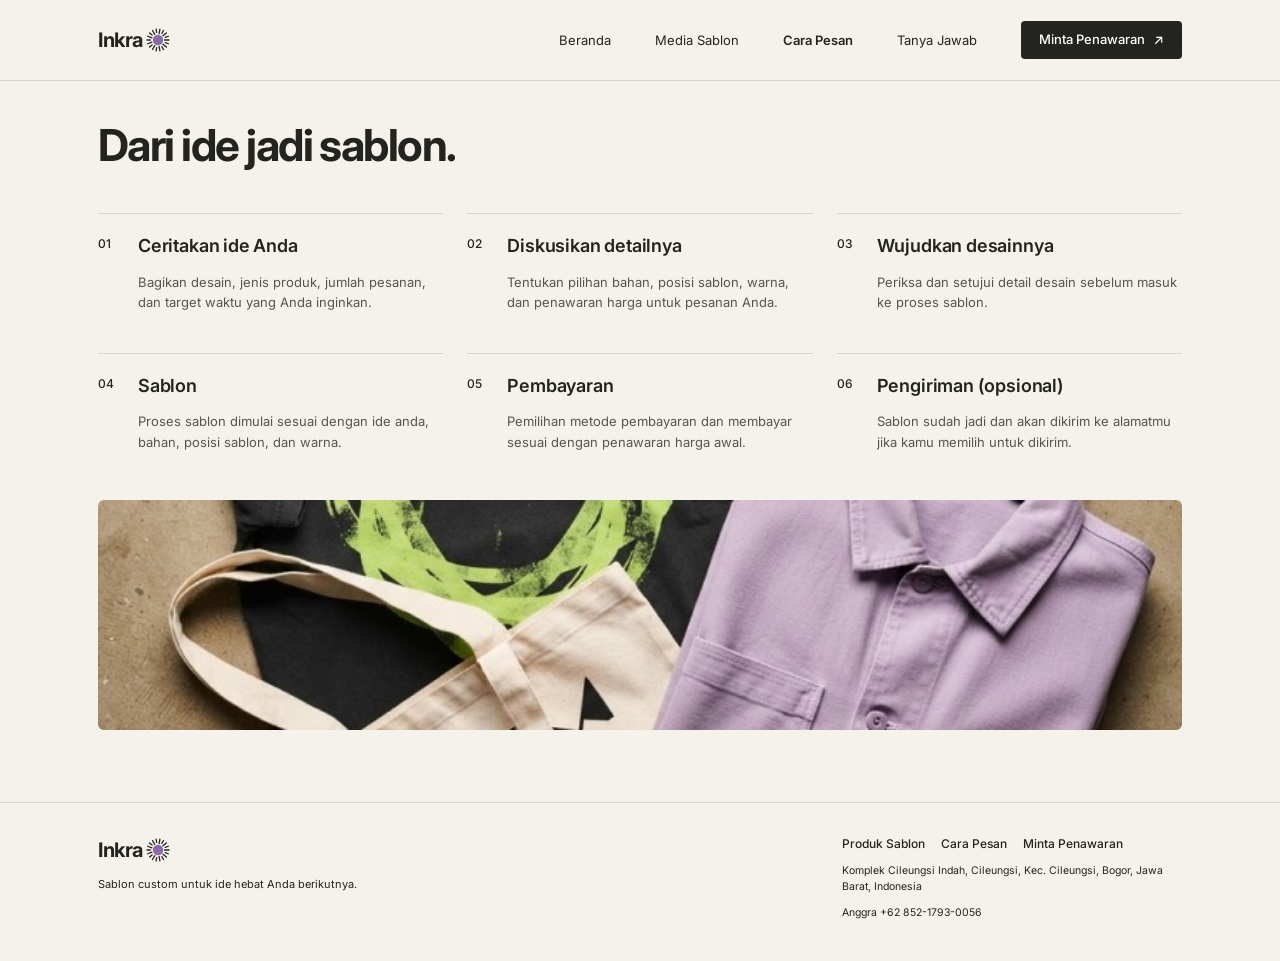
==== statis/cara-pesan.html @ 68dd6d03 "Commit tugas UI/UX" ====
<!DOCTYPE html>
<html lang="id">
<head>
    <meta charset="utf-8">
    <meta name="viewport" content="width=device-width, initial-scale=1">
    <title>Cara Pesan — Inkra</title>
    <meta name="description" content="Sablon custom untuk kaos, jaket, totebag, dan lainnya. Ceritakan ide Anda, kami wujudkan jadi produk siap pakai.">
    <link rel="preconnect" href="https://fonts.googleapis.com">
    <link rel="preconnect" href="https://fonts.gstatic.com" crossorigin>
    <link href="https://fonts.googleapis.com/css2?family=Inter:wght@400;500;600;700&display=swap" rel="stylesheet">
    <link rel="stylesheet" href="assets/css/style.css">
</head>
<body>
<header class="site-header">
    <div class="wrap bar">
        <a class="logo" href="index.html" aria-label="Inkra, ke beranda">Inkra<svg class="logo-ikon" viewBox="0 0 24 24" width="24" height="24" aria-hidden="true"><circle cx="12" cy="12" r="5.2" fill="#8a6aa8"/><g stroke="#232420" stroke-width="1.3" stroke-linecap="round"><line x1="18.50" y1="12.00" x2="23.00" y2="12.00"/><line x1="19.24" y1="14.63" x2="22.34" y2="15.76"/><line x1="16.98" y1="16.18" x2="20.43" y2="19.07"/><line x1="15.85" y1="18.67" x2="17.50" y2="21.53"/><line x1="13.13" y1="18.40" x2="13.91" y2="22.83"/><line x1="10.66" y1="19.58" x2="10.09" y2="22.83"/><line x1="8.75" y1="17.63" x2="6.50" y2="21.53"/><line x1="6.10" y1="16.95" x2="3.57" y2="19.07"/><line x1="5.89" y1="14.22" x2="1.66" y2="15.76"/><line x1="4.30" y1="12.00" x2="1.00" y2="12.00"/><line x1="5.89" y1="9.78" x2="1.66" y2="8.24"/><line x1="6.10" y1="7.05" x2="3.57" y2="4.93"/><line x1="8.75" y1="6.37" x2="6.50" y2="2.47"/><line x1="10.66" y1="4.42" x2="10.09" y2="1.17"/><line x1="13.13" y1="5.60" x2="13.91" y2="1.17"/><line x1="15.85" y1="5.33" x2="17.50" y2="2.47"/><line x1="16.98" y1="7.82" x2="20.43" y2="4.93"/><line x1="19.24" y1="9.37" x2="22.34" y2="8.24"/></g></svg></a>
        <button class="nav-toggle" type="button" aria-expanded="false" aria-controls="menu">Menu</button>
        <nav class="menu" id="menu" aria-label="Navigasi utama">
                <a href="index.html">Beranda</a>
                <a href="media-sablon.html">Media Sablon</a>
                <a href="cara-pesan.html" aria-current="page">Cara Pesan</a>
                <a href="tanya-jawab.html">Tanya Jawab</a>
            <a class="btn btn-gelap" href="minta-penawaran.html">Minta Penawaran <svg class="ikon" viewBox="0 0 12 12" width="11" height="11" aria-hidden="true"><path d="M2.5 9.5l7-7M3.5 2.5h6v6" fill="none" stroke="currentColor" stroke-width="1.3"/></svg></a>
        </nav>
    </div>
</header>
<main>
<section class="section" id="cara-pesan">
    <div class="wrap">
        <h1 class="judul">Dari ide jadi sablon.</h1>
        <ol class="langkah">
            <li class="langkah-item">
                <span class="langkah-no">01</span>
                <div>
                    <h3>Ceritakan ide Anda</h3>
                    <p>Bagikan desain, jenis produk, jumlah pesanan, dan target waktu yang Anda inginkan.</p>
                </div>
            </li>
            <li class="langkah-item">
                <span class="langkah-no">02</span>
                <div>
                    <h3>Diskusikan detailnya</h3>
                    <p>Tentukan pilihan bahan, posisi sablon, warna, dan penawaran harga untuk pesanan Anda.</p>
                </div>
            </li>
            <li class="langkah-item">
                <span class="langkah-no">03</span>
                <div>
                    <h3>Wujudkan desainnya</h3>
                    <p>Periksa dan setujui detail desain sebelum masuk ke proses sablon.</p>
                </div>
            </li>
            <li class="langkah-item">
                <span class="langkah-no">04</span>
                <div>
                    <h3>Sablon</h3>
                    <p>Proses sablon dimulai sesuai dengan ide anda, bahan, posisi sablon, dan warna.</p>
                </div>
            </li>
            <li class="langkah-item">
                <span class="langkah-no">05</span>
                <div>
                    <h3>Pembayaran</h3>
                    <p>Pemilihan metode pembayaran dan membayar sesuai dengan penawaran harga awal.</p>
                </div>
            </li>
            <li class="langkah-item">
                <span class="langkah-no">06</span>
                <div>
                    <h3>Pengiriman (opsional)</h3>
                    <p>Sablon sudah jadi dan akan dikirim ke alamatmu jika kamu memilih untuk dikirim.</p>
                </div>
            </li>
        </ol>
        <img class="banner-foto" src="assets/img/banner.jpg" width="801" height="161" alt="Totebag, jaket, dan kaos hasil sablon" loading="lazy">
    </div>
</section>
</main>
<footer class="site-footer">
    <div class="wrap footer-grid">
        <div>
            <a class="logo" href="index.html" aria-label="Inkra, ke beranda">Inkra<svg class="logo-ikon" viewBox="0 0 24 24" width="24" height="24" aria-hidden="true"><circle cx="12" cy="12" r="5.2" fill="#8a6aa8"/><g stroke="#232420" stroke-width="1.3" stroke-linecap="round"><line x1="18.50" y1="12.00" x2="23.00" y2="12.00"/><line x1="19.24" y1="14.63" x2="22.34" y2="15.76"/><line x1="16.98" y1="16.18" x2="20.43" y2="19.07"/><line x1="15.85" y1="18.67" x2="17.50" y2="21.53"/><line x1="13.13" y1="18.40" x2="13.91" y2="22.83"/><line x1="10.66" y1="19.58" x2="10.09" y2="22.83"/><line x1="8.75" y1="17.63" x2="6.50" y2="21.53"/><line x1="6.10" y1="16.95" x2="3.57" y2="19.07"/><line x1="5.89" y1="14.22" x2="1.66" y2="15.76"/><line x1="4.30" y1="12.00" x2="1.00" y2="12.00"/><line x1="5.89" y1="9.78" x2="1.66" y2="8.24"/><line x1="6.10" y1="7.05" x2="3.57" y2="4.93"/><line x1="8.75" y1="6.37" x2="6.50" y2="2.47"/><line x1="10.66" y1="4.42" x2="10.09" y2="1.17"/><line x1="13.13" y1="5.60" x2="13.91" y2="1.17"/><line x1="15.85" y1="5.33" x2="17.50" y2="2.47"/><line x1="16.98" y1="7.82" x2="20.43" y2="4.93"/><line x1="19.24" y1="9.37" x2="22.34" y2="8.24"/></g></svg></a>
            <p class="footer-tagline">Sablon custom untuk ide hebat Anda berikutnya.</p>
        </div>
        <div class="footer-info">
            <nav class="footer-links" aria-label="Tautan footer">
                <a href="media-sablon.html">Produk Sablon</a>
                <a href="cara-pesan.html">Cara Pesan</a>
                <a href="minta-penawaran.html">Minta Penawaran</a>
            </nav>
            <p class="footer-alamat">Komplek Cileungsi Indah, Cileungsi, Kec. Cileungsi, Bogor, Jawa Barat, Indonesia</p>
            <p class="footer-alamat">Anggra +62 852-1793-0056</p>
        </div>
    </div>
</footer>

<script src="assets/js/main.js"></script>
</body>
</html>
---- statis/assets/css/style.css ----
:root {
    --krem: #f5f2eb;
    --tinta: #232420;
    --lime: #dbf25f;
    --abu: #55564f;
    --garis: #d8d4c9;
    --field: #34352f;
    --field-garis: #4b4c45;
    --lebar: 1180px;
    --pad: clamp(20px, 4vw, 48px);
}

*, *::before, *::after { box-sizing: border-box; }
html { -webkit-text-size-adjust: 100%; scroll-behavior: smooth; }
body {
    margin: 0;
    background: var(--krem);
    color: var(--tinta);
    font-family: "Inter", system-ui, -apple-system, "Segoe UI", Roboto, sans-serif;
    font-size: 15px;
    line-height: 1.55;
    -webkit-font-smoothing: antialiased;
}
img { display: block; max-width: 100%; height: auto; }
a { color: inherit; text-decoration: none; }
h1, h2, h3, p, ol { margin: 0; }
ol { padding: 0; list-style: none; }
:focus-visible { outline: 2px solid var(--tinta); outline-offset: 3px; }
.panel-gelap :focus-visible, .band-gelap :focus-visible { outline-color: var(--lime); }

.wrap { max-width: var(--lebar); margin: 0 auto; padding: 0 var(--pad); }

/* ---------- Tombol & teks umum ---------- */
.btn {
    display: inline-flex; align-items: center; gap: 8px;
    padding: 11px 18px; border: 0; border-radius: 4px;
    font-weight: 500; font-size: 13px; line-height: 1.2; font-family: inherit; cursor: pointer;
}
.btn-gelap { background: var(--tinta); color: #fff; }
.btn-lime  { background: var(--lime); color: var(--tinta); }
.btn-blok  { width: 100%; justify-content: space-between; padding: 14px 16px; font-weight: 600; }
.btn:hover { filter: brightness(1.12); }
.btn-lime:hover { filter: brightness(.96); }
.ikon { flex: none; }

.eyebrow { font-size: 11px; font-weight: 500; letter-spacing: .03em; text-transform: uppercase; }
.eyebrow-lime { color: var(--lime); }
.judul {
    font-size: clamp(30px, 4vw, 44px); font-weight: 700;
    letter-spacing: -.035em; line-height: 1.1;
}
.judul-besar { font-size: clamp(44px, 6vw, 68px); line-height: 1.08; letter-spacing: -.04em; }
.tautan-garis { font-size: 13px; border-bottom: 1px solid currentColor; padding-bottom: 1px; }

/* ---------- Header ---------- */
.site-header { background: var(--krem); border-bottom: 1px solid var(--garis); position: relative; z-index: 20; }
.bar { display: flex; align-items: center; justify-content: space-between; height: 80px; gap: 24px; }
.logo { display: inline-flex; align-items: center; gap: 3px; font-size: 20px; font-weight: 700; letter-spacing: -.02em; }
.menu { display: flex; align-items: center; gap: 44px; }
.menu > a:not(.btn) { font-size: 13px; }
.menu > a[aria-current="page"] { font-weight: 600; }
.nav-toggle {
    display: none; padding: 8px 14px; border: 1px solid var(--tinta); border-radius: 4px;
    background: transparent; color: inherit; font-weight: 500; font-size: 13px; line-height: 1; font-family: inherit; cursor: pointer;
}

/* ---------- Hero ---------- */
.hero { padding: 56px 0 72px; }
.hero-grid { display: grid; grid-template-columns: 1fr 1.08fr; gap: clamp(32px, 5vw, 72px); align-items: center; }
.hero h1 { margin: 16px 0 20px; font-size: clamp(46px, 6.6vw, 80px); font-weight: 700; letter-spacing: -.045em; line-height: 1; }
.hero-ket { max-width: 460px; font-size: 15px; }
.hero-aksi { display: flex; align-items: center; flex-wrap: wrap; gap: 24px; margin-top: 28px; }
.hero-foto { width: 100%; aspect-ratio: 6 / 5; object-fit: cover; border-radius: 6px; }

/* ---------- Seksi umum ---------- */
.section { padding: 40px 0 72px; }
.section .eyebrow { margin-bottom: 14px; }
.section-head { display: flex; justify-content: space-between; align-items: flex-end; gap: 24px; }
.section-note { max-width: 260px; font-size: 12px; color: var(--abu); text-align: right; }

/* ---------- Kartu media ---------- */
.kartu-grid { display: grid; grid-template-columns: repeat(3, 1fr); gap: 24px; margin-top: 40px; }
.kartu { display: block; }
.kartu img { width: 100%; aspect-ratio: 254 / 207; object-fit: cover; border-radius: 6px; background: #ddd8cc; }
.kartu-judul { display: flex; justify-content: space-between; align-items: center; margin-top: 18px; }
.kartu-nama { font-size: 20px; font-weight: 600; letter-spacing: -.01em; }
.kartu-ket { display: block; margin-top: 8px; font-size: 13px; }
.kartu:hover .ikon { transform: translate(2px, -2px); }
.ikon { transition: transform .15s ease; }

/* ---------- Band lime / gelap ---------- */
.band { background: var(--lime); padding: 40px 0 44px; }
.band-grid { display: grid; grid-template-columns: 1fr 1fr; gap: 32px; align-items: center; }
.band .judul { margin-top: 10px; }
.band-aksi { display: flex; flex-direction: column; align-items: flex-start; gap: 16px; }
.band-aksi p { font-size: 15px; }
.band-gelap { background: var(--tinta); color: var(--krem); }

/* ---------- Cara pesan ---------- */
.langkah { display: grid; grid-template-columns: repeat(3, 1fr); column-gap: 24px; margin-top: 44px; }
.langkah-item { display: grid; grid-template-columns: 36px 1fr; gap: 4px; padding: 18px 0 40px; border-top: 1px solid var(--garis); }
.langkah-no { font-size: 12px; font-weight: 500; padding-top: 3px; }
.langkah h3 { font-size: 18px; font-weight: 600; letter-spacing: -.01em; }
.langkah p { margin-top: 12px; font-size: 13px; color: var(--abu); max-width: 300px; }
.banner-foto { width: 100%; height: clamp(140px, 19vw, 230px); object-fit: cover; border-radius: 6px; margin-top: 8px; }

/* ---------- Tanya jawab ---------- */
.faq-grid { display: grid; grid-template-columns: 1fr 1.35fr; gap: 48px; }
.faq-item { padding: 18px 0 20px; border-top: 1px solid var(--garis); }
.faq-item:last-child { border-bottom: 1px solid var(--garis); }
.faq-item h3 { font-size: 15px; font-weight: 600; letter-spacing: -.005em; }
.faq-item p { margin-top: 6px; font-size: 13.5px; }

/* ---------- Form ---------- */
.panel-gelap { background: var(--tinta); color: var(--krem); padding: 48px 0 64px; }
.form-grid { display: grid; grid-template-columns: 1fr 1.05fr; gap: clamp(32px, 6vw, 88px); }
.form-kiri { display: flex; flex-direction: column; justify-content: space-between; gap: 48px; min-height: 440px; }
.form-kiri .eyebrow { margin-bottom: 20px; }
.form-kiri .form-tag { margin: 0; }
.form-ket { margin-top: 28px; max-width: 360px; font-size: 16px; }

.form { display: grid; gap: 18px; align-content: start; }
.baris { display: grid; grid-template-columns: 1fr 1fr; gap: 16px; }
.field { display: grid; gap: 8px; align-content: start; }
.field label { font-size: 12px; font-weight: 500; }
.field input, .field textarea {
    width: 100%; padding: 12px 14px;
    background: var(--field); border: 1px solid var(--field-garis); border-radius: 4px;
    color: var(--krem); font-weight: 400; font-size: 13px; line-height: 1.4; font-family: inherit;
}
.field textarea { resize: vertical; min-height: 92px; }
.field input::placeholder, .field textarea::placeholder { color: #a3a39a; }
.field input:focus, .field textarea:focus { outline: 2px solid var(--lime); outline-offset: 0; border-color: var(--lime); }
.field [aria-invalid="true"] { border-color: #ff8a7a; }
.galat { font-size: 12px; color: #ffa99c; }
.galat-umum { padding: 10px 12px; border: 1px solid #ff8a7a; border-radius: 4px; }
.form-catatan { font-size: 11px; color: #b9b9b0; }
.jebakan { position: absolute; left: -9999px; width: 1px; height: 1px; overflow: hidden; }

/* ---------- Footer ---------- */
.site-footer { background: var(--krem); border-top: 1px solid var(--garis); }
.footer-grid { display: flex; justify-content: space-between; gap: 32px; padding-top: 32px; padding-bottom: 40px; }
.footer-tagline { margin-top: 10px; font-size: 11px; }
.footer-info { max-width: 340px; }
.footer-links { display: flex; flex-wrap: wrap; gap: 8px 16px; font-size: 12px; font-weight: 500; }
.footer-alamat { margin-top: 10px; font-size: 10.5px; line-height: 1.5; }

/* ---------- Modal sukses ---------- */
.modal {
    position: fixed; inset: 0; z-index: 100; display: grid; place-items: center; padding: 20px;
    background: rgba(35, 36, 32, .55); -webkit-backdrop-filter: blur(10px); backdrop-filter: blur(10px);
}
.modal[hidden] { display: none; }
.modal-kotak { width: min(360px, 100%); padding: 40px 28px 32px; background: var(--lime); text-align: center; }
.modal-kotak h2 { font-size: 26px; font-weight: 700; letter-spacing: -.03em; }
.modal-kotak p { margin: 16px auto 28px; font-size: 13px; max-width: 280px; }
@media (prefers-reduced-motion: no-preference) {
    .modal { animation: muncul .2s ease-out; }
    .modal-kotak { animation: naik .25s ease-out; }
    @keyframes muncul { from { opacity: 0; } }
    @keyframes naik { from { transform: translateY(10px); } }
}

/* ---------- Responsif ---------- */
@media (max-width: 860px) {
    .nav-toggle { display: inline-block; }
    .menu {
        display: none; position: absolute; top: 100%; left: 0; right: 0;
        flex-direction: column; align-items: flex-start; gap: 18px;
        padding: 20px var(--pad) 24px; background: var(--krem); border-bottom: 1px solid var(--garis);
    }
    .menu.terbuka { display: flex; }
    .menu > a:not(.btn) { font-size: 15px; }

    .hero { padding: 36px 0 48px; }
    .hero-grid, .band-grid, .faq-grid, .form-grid { grid-template-columns: 1fr; }
    .section-head { flex-direction: column; align-items: flex-start; }
    .section-note { text-align: left; }
    .kartu-grid, .langkah { grid-template-columns: 1fr; }
    .langkah { margin-top: 28px; }
    .form-kiri { min-height: 0; }
    .footer-grid { flex-direction: column; }
}
@media (max-width: 520px) {
    .baris { grid-template-columns: 1fr; }
}
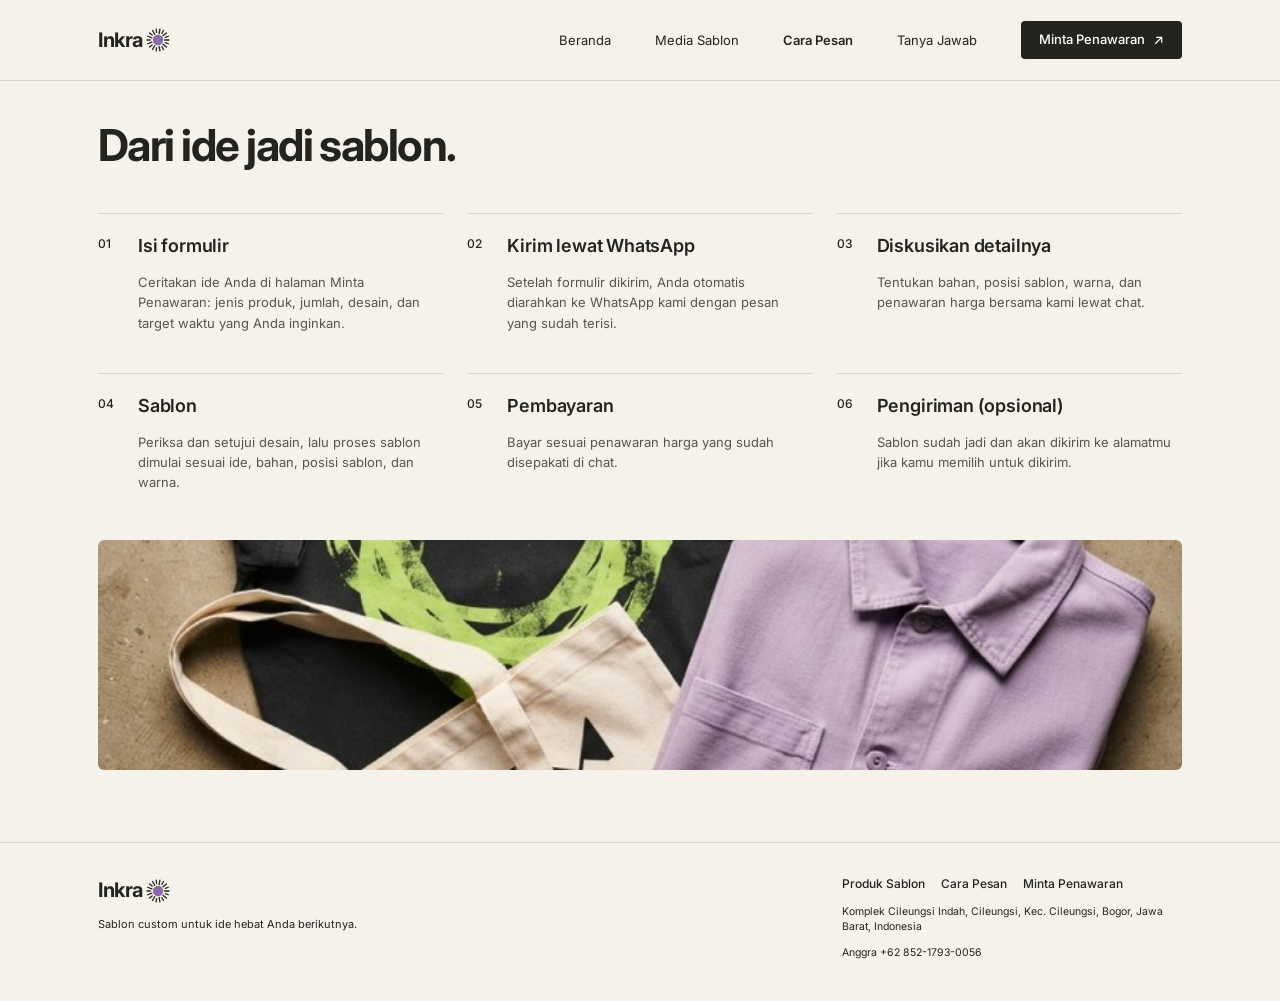
==== commit 4e2e7c1d: "revisi" ====
--- a/statis/cara-pesan.html
+++ b/statis/cara-pesan.html
@@ -32,36 +32,36 @@
             <li class="langkah-item">
                 <span class="langkah-no">01</span>
                 <div>
-                    <h3>Ceritakan ide Anda</h3>
-                    <p>Bagikan desain, jenis produk, jumlah pesanan, dan target waktu yang Anda inginkan.</p>
+                    <h3>Isi formulir</h3>
+                    <p>Ceritakan ide Anda di halaman Minta Penawaran: jenis produk, jumlah, desain, dan target waktu yang Anda inginkan.</p>
                 </div>
             </li>
             <li class="langkah-item">
                 <span class="langkah-no">02</span>
                 <div>
-                    <h3>Diskusikan detailnya</h3>
-                    <p>Tentukan pilihan bahan, posisi sablon, warna, dan penawaran harga untuk pesanan Anda.</p>
+                    <h3>Kirim lewat WhatsApp</h3>
+                    <p>Setelah formulir dikirim, Anda otomatis diarahkan ke WhatsApp kami dengan pesan yang sudah terisi.</p>
                 </div>
             </li>
             <li class="langkah-item">
                 <span class="langkah-no">03</span>
                 <div>
-                    <h3>Wujudkan desainnya</h3>
-                    <p>Periksa dan setujui detail desain sebelum masuk ke proses sablon.</p>
+                    <h3>Diskusikan detailnya</h3>
+                    <p>Tentukan bahan, posisi sablon, warna, dan penawaran harga bersama kami lewat chat.</p>
                 </div>
             </li>
             <li class="langkah-item">
                 <span class="langkah-no">04</span>
                 <div>
                     <h3>Sablon</h3>
-                    <p>Proses sablon dimulai sesuai dengan ide anda, bahan, posisi sablon, dan warna.</p>
+                    <p>Periksa dan setujui desain, lalu proses sablon dimulai sesuai ide, bahan, posisi sablon, dan warna.</p>
                 </div>
             </li>
             <li class="langkah-item">
                 <span class="langkah-no">05</span>
                 <div>
                     <h3>Pembayaran</h3>
-                    <p>Pemilihan metode pembayaran dan membayar sesuai dengan penawaran harga awal.</p>
+                    <p>Bayar sesuai penawaran harga yang sudah disepakati di chat.</p>
                 </div>
             </li>
             <li class="langkah-item">
--- a/statis/assets/css/style.css
+++ b/statis/assets/css/style.css
@@ -184,3 +184,9 @@
 @media (max-width: 520px) {
     .baris { grid-template-columns: 1fr; }
 }
+
+/* ---------- Tombol tambahan (modal) ---------- */
+.btn-garis { background: transparent; color: var(--tinta); box-shadow: inset 0 0 0 1px currentColor; }
+.btn-garis:hover { filter: none; background: rgba(35, 36, 32, .08); }
+.modal-aksi { display: flex; justify-content: center; flex-wrap: wrap; gap: 10px; }
+.modal-kotak .modal-wa { margin: -12px auto 20px; font-size: 12px; font-weight: 500; }
